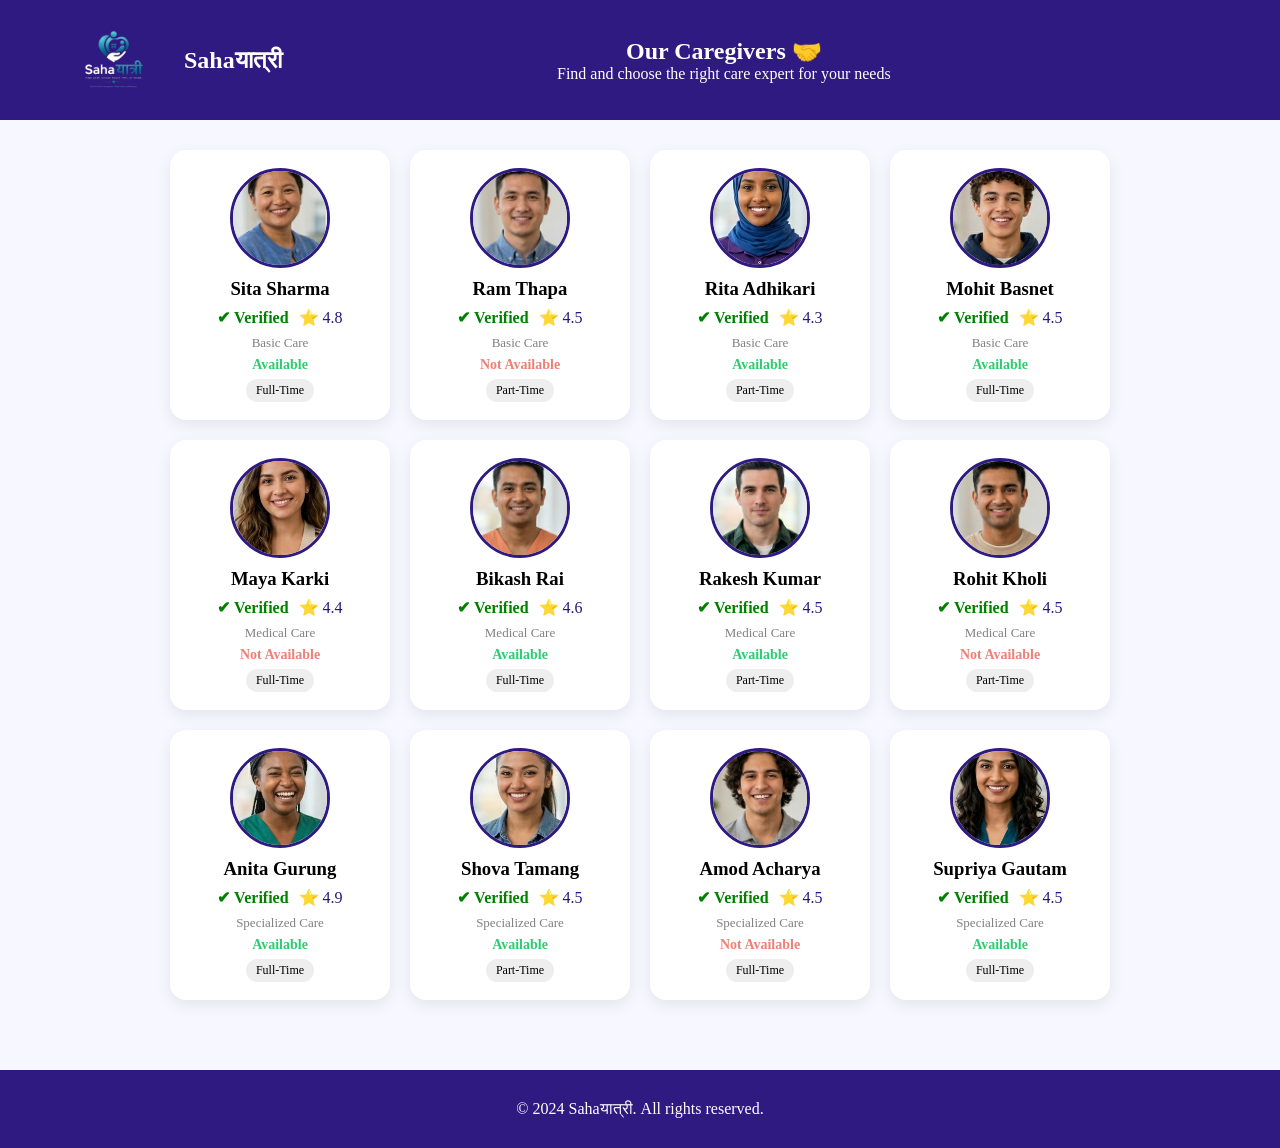
==== First Draft/caregiver.html @ 586f8d83 "Sving the current work before commit" ====
<!DOCTYPE html>
<html lang="en">
<head>
<meta charset="UTF-8">
<meta name="viewport" content="width=device-width, initial-scale=1.0">
<title>Caregivers - Saha Yatri</title>

<link rel="stylesheet" href="caregiver.css">
</head>

<body onload="filterCaregivers()">
<main>

<nav class="navbar">
  <div class="nav-content">
    <div class="logo">
      <a href="index.html">
        <img id="bakwas" src="images/hi.png" alt="Sahayatri Logo">
      </a>
      <h1>Sahaयात्री</h1>
    </div>

    <header class="naam">
      <h1>Our Caregivers 🤝</h1>
      <p id="bottle">Find and choose the right care expert for your needs</p>
    </header>
  </div>
</nav>

<!-- PROFILES -->
<div class="profiles">

  <!-- BASIC CARE -->
  <div class="profile" data-type="basic"
  onclick="openProfile('Sita Sharma','Basic Care Specialist','Elderly care, Physiotherapy support','Available')">
    <img src="images/sita.png">
    <h3>Sita Sharma</h3>

    <div class="meta">
      <span class="verified">✔ Verified</span>
      <span class="rating">⭐ 4.8</span>
    </div>

    <p class="tag">Basic Care</p>
    <p class="availability available">Available</p>
    <p class="work-type">Full-Time</p>
  </div>

  <div class="profile" data-type="basic"
  onclick="openProfile('Ram Thapa','Basic Care Specialist','Daily assistance, Post-surgery support','Not Available')">
    <img src="images/ram.png">
    <h3>Ram Thapa</h3>

    <div class="meta">
      <span class="verified">✔ Verified</span>
      <span class="rating">⭐ 4.5</span>
    </div>

    <p class="tag">Basic Care</p>
    <p class="availability not-available">Not Available</p>
    <p class="work-type">Part-Time</p>
  </div>

  <div class="profile" data-type="basic"
  onclick="openProfile('Rita Adhikari','Basic Care Specialist','Daily assistance','Available')">
    <img src="images/rita.png">
    <h3>Rita Adhikari</h3>

    <div class="meta">
      <span class="verified">✔ Verified</span>
      <span class="rating">⭐ 4.3</span>
    </div>

    <p class="tag">Basic Care</p>
    <p class="availability available">Available</p>
    <p class="work-type">Part-Time</p>
  </div>

  <div class="profile" data-type="basic"
  onclick="openProfile('Mohit Basnet','Basic Care Specialist','Daily assistance','Available')">
    <img src="images/mohit.png">
    <h3>Mohit Basnet</h3>

    <div class="meta">
      <span class="verified">✔ Verified</span>
      <span class="rating">⭐ 4.5</span>
    </div>

    <p class="tag">Basic Care</p>
    <p class="availability available">Available</p>
    <p class="work-type">Full-Time</p>
  </div>

  <!-- MEDICAL CARE -->
  <div class="profile" data-type="medical"
  onclick="openProfile('Maya Karki','Medical Care Specialist','Post-surgery care, Patient monitoring','Not Available')">
    <img src="images/maya.png">
    <h3>Maya Karki</h3>

    <div class="meta">
      <span class="verified">✔ Verified</span>
      <span class="rating">⭐ 4.4</span>
    </div>

    <p class="tag">Medical Care</p>
    <p class="availability not-available">Not Available</p>
    <p class="work-type">Full-Time</p>
  </div>

  <div class="profile" data-type="medical"
  onclick="openProfile('Bikash Rai','Medical Care Specialist','Paralysis support, Daily assistance','Available')">
    <img src="images/bikash.png">
    <h3>Bikash Rai</h3>

    <div class="meta">
      <span class="verified">✔ Verified</span>
      <span class="rating">⭐ 4.6</span>
    </div>

    <p class="tag">Medical Care</p>
    <p class="availability available">Available</p>
    <p class="work-type">Full-Time</p>
  </div>

  <div class="profile" data-type="medical"
  onclick="openProfile('Rakesh Kumar','Medical Care Specialist','Physiotherapy support','Available')">
    <img src="images/rakesh.png">
    <h3>Rakesh Kumar</h3>

    <div class="meta">
      <span class="verified">✔ Verified</span>
      <span class="rating">⭐ 4.5</span>
    </div>

    <p class="tag">Medical Care</p>
    <p class="availability available">Available</p>
    <p class="work-type">Part-Time</p>
  </div>

  <div class="profile" data-type="medical"
  onclick="openProfile('Rohit Kholi','Medical Care Specialist','Post-surgery care','Not Available')">
    <img src="images/rohit.png">
    <h3>Rohit Kholi</h3>

    <div class="meta">
      <span class="verified">✔ Verified</span>
      <span class="rating">⭐ 4.5</span>
    </div>

    <p class="tag">Medical Care</p>
    <p class="availability not-available">Not Available</p>
    <p class="work-type">Part-Time</p>
  </div>

  <!-- SPECIALIZED CARE -->
  <div class="profile" data-type="specialized"
  onclick="openProfile('Anita Gurung','Specialized Care Specialist','Dementia care, Elderly companionship','Available')">
    <img src="images/anita.png">
    <h3>Anita Gurung</h3>

    <div class="meta">
      <span class="verified">✔ Verified</span>
      <span class="rating">⭐ 4.9</span>
    </div>

    <p class="tag">Specialized Care</p>
    <p class="availability available">Available</p>
    <p class="work-type">Full-Time</p>
  </div>

  <div class="profile" data-type="specialized"
  onclick="openProfile('Shova Tamang','Specialized Care Specialist','Paralysis support, Dementia care','Available')">
    <img src="images/shova.png">
    <h3>Shova Tamang</h3>

    <div class="meta">
      <span class="verified">✔ Verified</span>
      <span class="rating">⭐ 4.5</span>
    </div>

    <p class="tag">Specialized Care</p>
    <p class="availability available">Available</p>
    <p class="work-type">Part-Time</p>
  </div>

  <div class="profile" data-type="specialized"
  onclick="openProfile('Amod Acharya','Specialized Care Specialist','Paralysis support, Daily assistance','Not Available')">
    <img src="images/allu.png">
    <h3>Amod Acharya</h3>

    <div class="meta">
      <span class="verified">✔ Verified</span>
      <span class="rating">⭐ 4.5</span>
    </div>

    <p class="tag">Specialized Care</p>
    <p class="availability not-available">Not Available</p>
    <p class="work-type">Full-Time</p>
  </div>

  <div class="profile" data-type="specialized"
  onclick="openProfile('Supriya Gautam','Specialized Care Specialist','Dementia care, Paralysis support','Available')">
    <img src="images/supriya.png">
    <h3>Supriya Gautam</h3>

    <div class="meta">
      <span class="verified">✔ Verified</span>
      <span class="rating">⭐ 4.5</span>
    </div>

    <p class="tag">Specialized Care</p>
    <p class="availability available">Available</p>
    <p class="work-type">Full-Time</p>
  </div>

</div>

<!-- NO RESULT -->
<p id="noResult" class="no-result" style="display:none;">
  No caregivers found 😕
</p>

<!-- MODAL -->
<div id="modal" class="modal">
  <div class="modal-content">
    <span class="close" onclick="closeModal()">&times;</span>

    <h2 id="name"></h2>
    <p id="desc"></p>

    <button id="bookBtn" onclick="bookCaregiver()">Book Caregiver</button>
  </div>
</div>

<script src="caregiver.js"></script>

</main>

<footer class="footer">
  <div class="container">
    <p>&copy; 2024 Sahaयात्री. All rights reserved.</p>
  </div>
</footer>

</body>
</html>
---- First Draft/caregiver.css ----
* {
  box-sizing: border-box;
  margin: 0;
  padding: 0;
}

body {
  font-family: cursive;
  background: #f7f7ff;
  display: flex;
  flex-direction: column;
  min-height: 100vh;
}

/* HEADER */
.hero-header {
  background: #27187E;
  color: white;
  text-align: center;
  padding: 30px;
}

/* NAVBAR */
.navbar {
  background-color: #2e1a81;
  color: white;
  padding: 10px 5%;
}

.nav-content {
  display: flex;
  justify-content: space-between;
  align-items: center;
}

.logo {
  display: flex;
  align-items: center;
  gap: 10px;
}

.logo img {
  height: 50px;
}

#bakwas {
  width: 100px;
  height: auto;
  display: block;
  margin-right: 10px;
}

.nav-links {
  list-style: none;
  display: flex;
  gap: 20px;
}

.nav-links a {
  color: white;
  text-decoration: none;
  font-weight: 500;
}

#bottle {
  display: block;
}

/* TITLE SECTION */
.naam {
  flex: 2;
  text-align: center;
  align-items: center;
  padding-right: 50px;
}

/* GRID */
.profiles {
  display: grid;
  grid-template-columns: repeat(auto-fit, minmax(220px, 220px));
  gap: 20px;
  padding: 30px;

  justify-content: center;
  align-items: start;
  max-width: 1100px;
  margin: 0 auto;
}

/* CARD */
.profile {
  background: white;
  border-radius: 16px;
  padding: 18px;
  text-align: center;

  width: 100%;
  max-width: 220px;

  box-shadow: 0 5px 15px rgba(0,0,0,0.08);
  transition: 0.3s ease;

  display: flex;
  flex-direction: column;
  align-items: center;

  cursor: pointer;
}

.profile:hover {
  transform: translateY(-5px);
}

/* IMAGE */
.profile img {
  width: 100px;
  height: 100px;
  border-radius: 50%;
  object-fit: cover;
  border: 3px solid #2e1a81;
  margin-bottom: 10px;
}

/* META */
.meta {
  display: flex;
  justify-content: center;
  gap: 10px;
  margin: 8px 0;
}

.verified {
  color: green;
  font-weight: bold;
}

.rating {
  color: #27187E;
}

/* TAG */
.tag {
  font-size: 13px;
  color: gray;
}

/* AVAILABILITY */
.availability {
  font-weight: bold;
  margin-top: 6px;
  font-size: 14px;
}

.available {
  color: #2ecc71;
}

.not-available {
  color: #e74c3c;
}

/* WORK TYPE */
.work-type {
  background-color: #eee;
  padding: 4px 10px;
  border-radius: 12px;
  display: inline-block;
  font-size: 12px;
  margin-top: 6px;
}

/* optional fade effect */
.profile .not-available {
  opacity: 0.7;
}

/* MODAL BACKDROP */
.modal {
  display: none;
  position: fixed;
  inset: 0;
  background: rgba(0,0,0,0.5);

  justify-content: center;
  align-items: center;

  z-index: 9999;
}

/* MODAL BOX */
.modal-content {
  background: white;
  padding: 20px;
  border-radius: 12px;
  text-align: center;
  min-width: 250px;
}

/* BUTTON */
button {
  margin-top: 10px;
  padding: 10px;
  background: #27187E;
  color: white;
  border: none;
  border-radius: 8px;
  cursor: pointer;
  display: block;
  margin: 15px auto 0 auto;
}

/* BOOKING POPUP */
.booking-popup {
  position: fixed;
  top: 50%;
  left: 50%;
  transform: translate(-50%, -50%);

  background: white;
  padding: 25px 30px;
  border-radius: 15px;
  text-align: center;

  box-shadow: 0 10px 30px rgba(0,0,0,0.25);
  z-index: 10000;
}

/* FOOTER */
.footer {
  background-color: #2e1a81;
  color: white;
  text-align: center;
  padding: 30px 0;
  margin-top: 40px;
  width: 100%;
}

/* MAIN */
main {
  flex: 1;
}
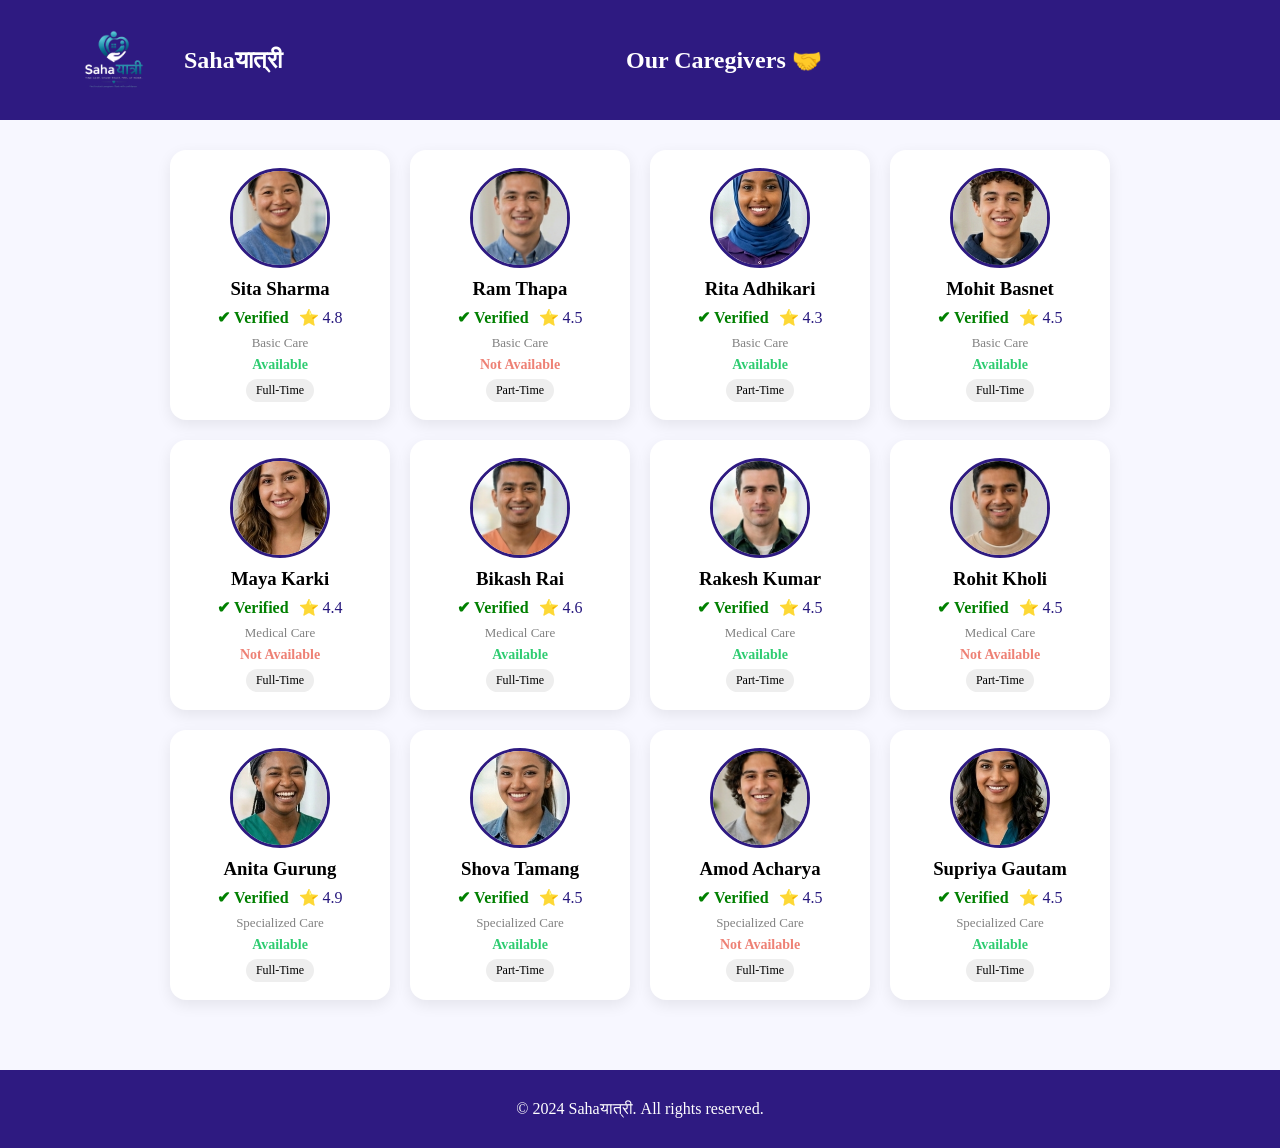
==== commit 6c01d131: "This is the Final Project" ====
--- a/First Draft/caregiver.html
+++ b/First Draft/caregiver.html
@@ -22,7 +22,6 @@
 
     <header class="naam">
       <h1>Our Caregivers 🤝</h1>
-      <p id="bottle">Find and choose the right care expert for your needs</p>
     </header>
   </div>
 </nav>
--- a/First Draft/caregiver.css
+++ b/First Draft/caregiver.css
@@ -19,8 +19,7 @@
   text-align: center;
   padding: 30px;
 }
-
-/* NAVBAR */
+/* NAVBAR KO ISTYLE */
 .navbar {
   background-color: #2e1a81;
   color: white;
@@ -66,7 +65,7 @@
   display: block;
 }
 
-/* TITLE SECTION */
+/* TITLE SECTION KO LAGI */
 .naam {
   flex: 2;
   text-align: center;
@@ -144,7 +143,7 @@
   color: gray;
 }
 
-/* AVAILABILITY */
+/* AVAILABILITY  KO LAGI*/
 .availability {
   font-weight: bold;
   margin-top: 6px;
@@ -169,12 +168,12 @@
   margin-top: 6px;
 }
 
-/* optional fade effect */
+/* fade effect ko lagi*/
 .profile .not-available {
   opacity: 0.7;
 }
 
-/* MODAL BACKDROP */
+/* MODAL BACKDROP KO LAGI*/
 .modal {
   display: none;
   position: fixed;
@@ -209,7 +208,7 @@
   margin: 15px auto 0 auto;
 }
 
-/* BOOKING POPUP */
+/* BOOKING POPUP ko lagi 😪 */
 .booking-popup {
   position: fixed;
   top: 50%;
@@ -225,7 +224,7 @@
   z-index: 10000;
 }
 
-/* FOOTER */
+/* FOOTER 😐 */
 .footer {
   background-color: #2e1a81;
   color: white;
@@ -238,4 +237,23 @@
 /* MAIN */
 main {
   flex: 1;
+}
+
+.filter-bar {
+  display: flex;
+  justify-content: center;
+  gap: 12px;
+  flex-wrap: wrap;
+  margin: 20px 0;
+}
+
+.filter-bar select {
+  padding: 10px 14px;
+  border-radius: 20px;
+  border: 2px solid #27187E;
+  background: white;
+  color: #27187E;
+  font-weight: bold;
+  cursor: pointer;
+  outline: none;
 }
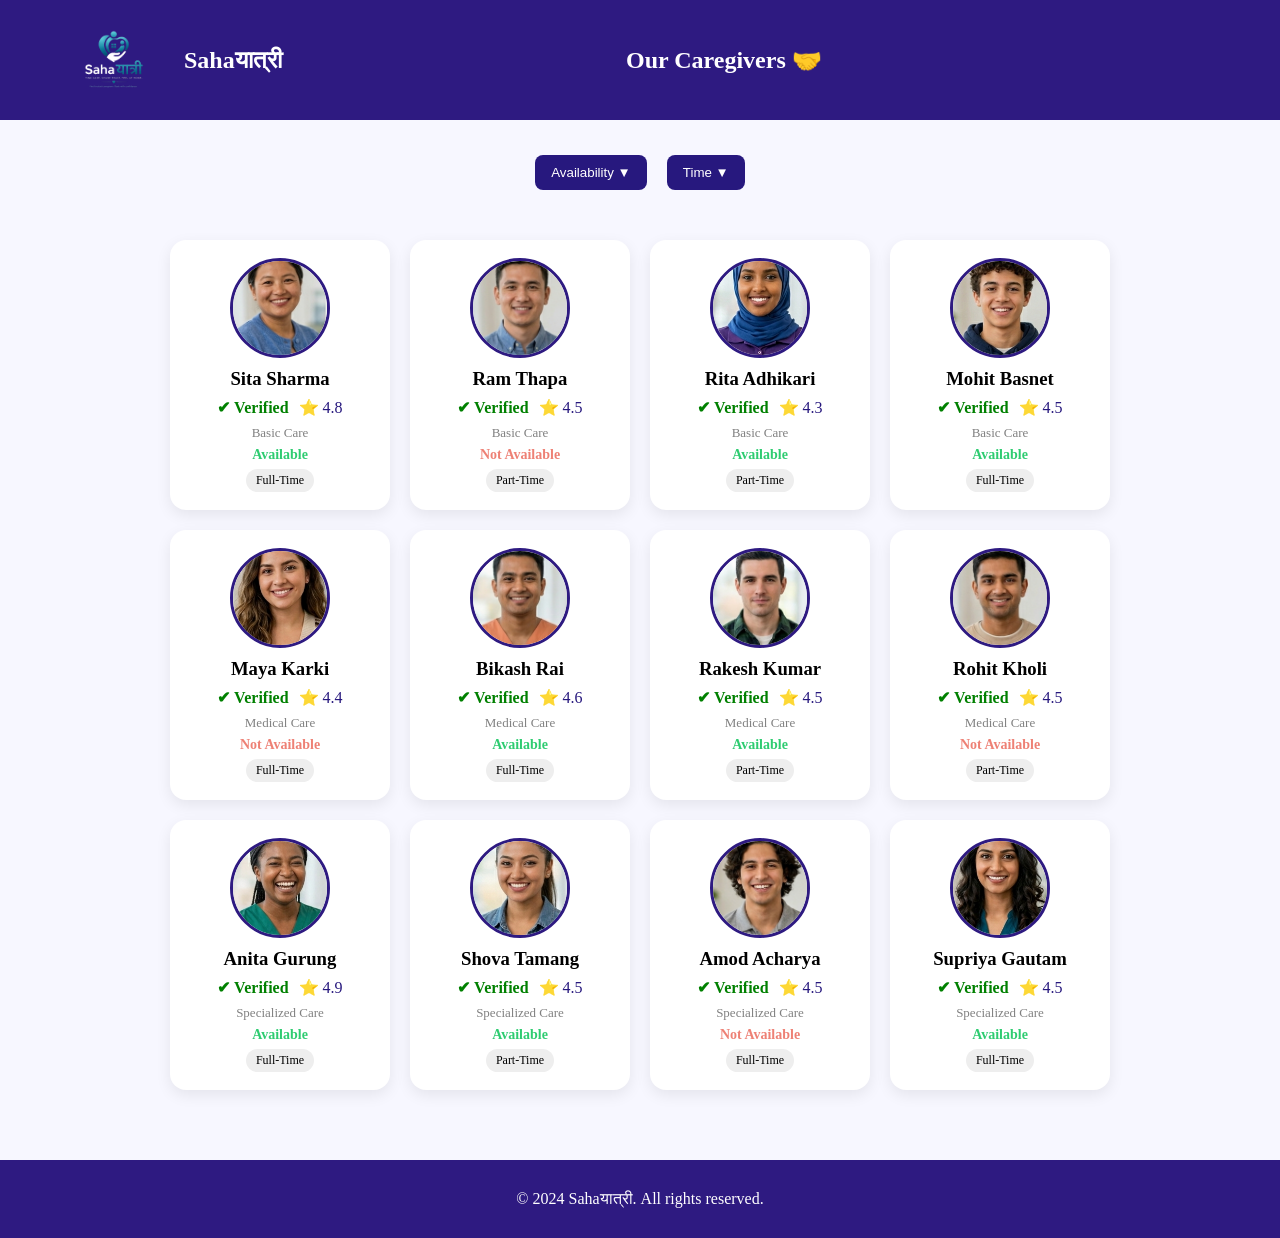
==== commit 508052c1: "Final commit ig" ====
--- a/First Draft/caregiver.html
+++ b/First Draft/caregiver.html
@@ -26,6 +26,34 @@
   </div>
 </nav>
 
+<div class="filter-section">
+
+  <!-- AVAILABILITY DROPDOWN -->
+  <div class="dropdown">
+    <button class="filter-btn" onclick="toggleDropdown('availBox')">
+      Availability ▼
+    </button>
+
+    <div id="availBox" class="dropdown-box">
+      <button onclick="filterCaregivers('available')">Available</button>
+      <button onclick="filterCaregivers('not-available')">Not Available</button>
+    </div>
+  </div>
+
+  <!-- TIME DROPDOWN KO LAGI -->
+  <div class="dropdown">
+    <button class="filter-btn" onclick="toggleDropdown('timeBox')">
+      Time ▼
+    </button>
+
+    <div id="timeBox" class="dropdown-box">
+      <button onclick="filterCaregivers('part-time')">Part-time</button>
+      <button onclick="filterCaregivers('full-time')">Full-time</button>
+    </div>
+  </div>
+
+</div>
+
 <!-- PROFILES -->
 <div class="profiles">
 
--- a/First Draft/caregiver.css
+++ b/First Draft/caregiver.css
@@ -247,6 +247,7 @@
   margin: 20px 0;
 }
 
+
 .filter-bar select {
   padding: 10px 14px;
   border-radius: 20px;
@@ -256,4 +257,57 @@
   font-weight: bold;
   cursor: pointer;
   outline: none;
-}+}
+
+/* FILTER CONTAINER */
+.filter-section {
+  display: flex;
+  justify-content: center;
+  gap: 20px;
+  margin: 20px 0;
+  position: relative;
+}
+
+/* BUTTON STYLE */
+.filter-btn {
+  padding: 10px 16px;
+  background: #27187E;
+  color: white;
+  border: none;
+  border-radius: 8px;
+  cursor: pointer;
+}
+
+/* EACH DROPDOWN WRAPPER */
+.dropdown {
+  position: relative;
+}
+
+/* DROPDOWN BOX */
+.dropdown-box {
+  display: none;
+  position: absolute;
+  top: 45px;
+  left: 0;
+  background: white;
+  border-radius: 10px;
+  box-shadow: 0 8px 20px rgba(0,0,0,0.15);
+  min-width: 150px;
+  z-index: 1000;
+}
+
+/* DROPDOWN BUTTONS */
+.dropdown-box button {
+  width: 100%;
+  padding: 10px;
+  border: none;
+  background: white;
+  cursor: pointer;
+  color: #27187E; 
+  font-weight: 500;
+}
+
+.dropdown-box button:hover {
+  background: #f0f0ff;
+  color: #27187E;
+}
